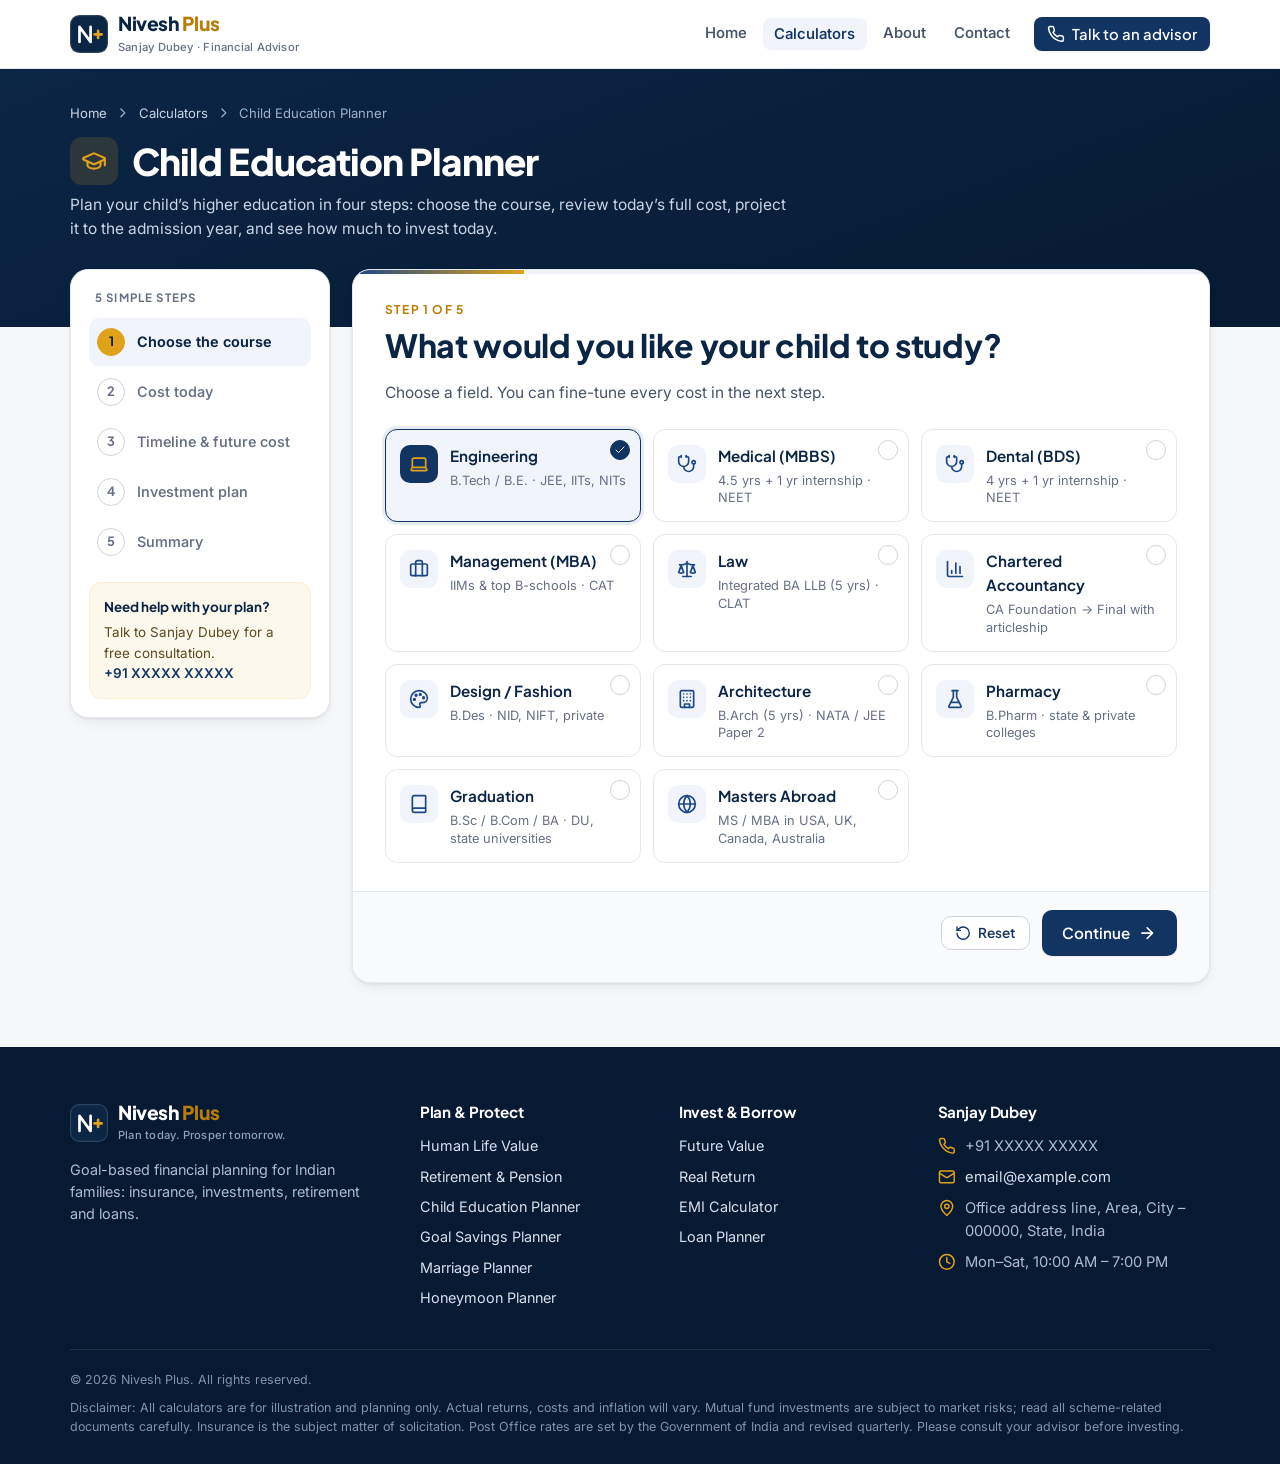
==== calculators/child-education.html @ 4ebe30ae "Add Nivesh Plus landing page and 10 multi-step financial calculators Static GitHub Pages site: landi" ====
<!doctype html>
<html lang="en">
<head>
<meta charset="utf-8">
<meta name="viewport" content="width=device-width, initial-scale=1">
<title>Child Education Planner | Nivesh Plus</title>
<meta name="description" content="Plan your child's higher education: today's cost, future value and how much to invest in LIC, Post Office or mutual funds.">
<link rel="icon" href="../assets/img/favicon.svg" type="image/svg+xml">
<link rel="preconnect" href="https://fonts.googleapis.com">
<link rel="preconnect" href="https://fonts.gstatic.com" crossorigin>
<link href="https://fonts.googleapis.com/css2?family=Inter:wght@400;500;600;700&family=Plus+Jakarta+Sans:wght@600;700;800&display=swap" rel="stylesheet">
<link rel="stylesheet" href="../assets/css/style.css">
</head>
<body data-root="../" data-calc="child-education">
<div id="np-header"></div>
<main id="np-calc"></main>
<div id="np-footer"></div>
<script src="../assets/js/config.js"></script>
<script src="../assets/js/core.js"></script>
<script src="../assets/js/wizard.js"></script>
<script src="../assets/js/calculators/child-education.js"></script>
</body>
</html>
---- assets/css/style.css ----
/* ==========================================================
   Nivesh Plus — shared design system
   Used by the landing page, every calculator and the PDF report.
   ========================================================== */

:root {
  color-scheme: light;

  /* Brand */
  --navy-950: #071a33;
  --navy-900: #0b2545;
  --navy-800: #123463;
  --navy-700: #1b4785;
  --navy-100: #e3ebf6;
  --navy-50:  #f1f5fb;
  --gold-600: #b97d06;
  --gold-500: #e0a21b;
  --gold-100: #fbefd2;
  --gold-50:  #fdf8ec;

  /* Surfaces & ink */
  --bg:        #f6f7f9;
  --surface:   #ffffff;
  --surface-2: #f9fafb;
  --line:      #e4e7ec;
  --line-2:    #d0d5dd;
  --ink:       #101828;
  --ink-2:     #475467;
  --ink-3:     #667085;

  /* Status (always paired with icon + label) */
  --good:      #0ca30c;
  --good-ink:  #006300;
  --good-bg:   #e8f6e8;
  --warn:      #fab219;
  --warn-ink:  #7a5200;
  --warn-bg:   #fef4dc;
  --bad:       #d03b3b;
  --bad-ink:   #a42828;
  --bad-bg:    #fbe9e9;

  /* Chart series (validated pair) */
  --series-1: #2a78d6;
  --series-2: #eb6834;
  --grid:     #eceef1;

  --radius-sm: 8px;
  --radius:    12px;
  --radius-lg: 18px;
  --shadow-sm: 0 1px 2px rgba(16, 24, 40, .06);
  --shadow:    0 1px 3px rgba(16, 24, 40, .08), 0 6px 16px -6px rgba(16, 24, 40, .10);
  --shadow-lg: 0 18px 40px -16px rgba(11, 37, 69, .28);

  --font-head: "Plus Jakarta Sans", "Inter", system-ui, -apple-system, "Segoe UI", Roboto, sans-serif;
  --font-body: "Inter", system-ui, -apple-system, "Segoe UI", Roboto, sans-serif;
  --maxw: 1180px;
}

*, *::before, *::after { box-sizing: border-box; }
html { -webkit-text-size-adjust: 100%; scroll-behavior: smooth; }
body {
  margin: 0;
  font-family: var(--font-body);
  font-size: 15.5px;
  line-height: 1.55;
  color: var(--ink);
  background: var(--bg);
  -webkit-font-smoothing: antialiased;
}
img, svg { display: block; max-width: 100%; }
a { color: var(--navy-700); text-decoration: none; }
a:hover { text-decoration: underline; }
h1, h2, h3, h4 { font-family: var(--font-head); color: var(--navy-900); line-height: 1.2; margin: 0 0 .5em; letter-spacing: -.01em; }
h1 { font-size: clamp(1.9rem, 4.4vw, 3rem); font-weight: 800; letter-spacing: -.025em; }
h2 { font-size: clamp(1.45rem, 2.8vw, 2rem); font-weight: 750; }
h3 { font-size: 1.12rem; font-weight: 700; }
p { margin: 0 0 1em; }
.container { width: 100%; max-width: var(--maxw); margin: 0 auto; padding: 0 20px; }
.muted { color: var(--ink-3); }
.nowrap { white-space: nowrap; }
.sr-only { position: absolute; width: 1px; height: 1px; overflow: hidden; clip: rect(0 0 0 0); white-space: nowrap; }
.icon { width: 1.2em; height: 1.2em; flex: none; }
:focus-visible { outline: 3px solid color-mix(in srgb, var(--gold-500) 70%, transparent); outline-offset: 2px; border-radius: 6px; }

/* ---------- Buttons ---------- */
.btn {
  display: inline-flex; align-items: center; justify-content: center; gap: .5em;
  font: 600 .95rem/1 var(--font-head);
  padding: .85em 1.3em; border-radius: 10px; border: 1px solid transparent;
  cursor: pointer; text-decoration: none !important; transition: background .15s, box-shadow .15s, transform .05s, border-color .15s;
  white-space: nowrap;
}
.btn:active { transform: translateY(1px); }
.btn-primary { background: var(--navy-800); color: #fff; box-shadow: var(--shadow-sm); }
.btn-primary:hover { background: var(--navy-700); }
.btn-gold { background: var(--gold-500); color: var(--navy-950); }
.btn-gold:hover { background: #eab133; }
.btn-ghost { background: var(--surface); color: var(--navy-800); border-color: var(--line-2); }
.btn-ghost:hover { border-color: var(--navy-700); background: var(--navy-50); }
.btn-link { background: none; border: none; color: var(--ink-2); padding: .6em .4em; }
.btn-link:hover { color: var(--navy-800); }
.btn[disabled] { opacity: .45; cursor: not-allowed; }
.btn-lg { font-size: 1rem; padding: 1em 1.5em; }
.btn-sm { font-size: .85rem; padding: .6em .95em; }

/* ---------- Header ---------- */
.site-header {
  position: sticky; top: 0; z-index: 40;
  background: rgba(255,255,255,.92); backdrop-filter: saturate(1.4) blur(10px);
  border-bottom: 1px solid var(--line);
}
.site-header .container { display: flex; align-items: center; gap: 24px; height: 68px; }
.brand { display: flex; align-items: center; gap: 10px; color: var(--navy-900); text-decoration: none !important; }
.brand-mark { width: 38px; height: 38px; }
.brand-name { font: 800 1.2rem/1 var(--font-head); letter-spacing: -.02em; }
.brand-name span { color: var(--gold-600); }
.brand-tag { display: block; font: 500 .7rem/1.2 var(--font-body); color: var(--ink-3); letter-spacing: .02em; margin-top: 3px; }
.nav { display: flex; gap: 4px; margin-left: auto; align-items: center; }
.nav a { color: var(--ink-2); font-weight: 550; font-size: .93rem; padding: .5em .8em; border-radius: 8px; text-decoration: none; }
.nav a:hover, .nav a.active { color: var(--navy-800); background: var(--navy-50); }
.nav .btn { margin-left: 8px; }
.nav a.btn-primary, .nav a.btn-primary:hover { color: #fff; background: var(--navy-800); }
.nav a.btn-primary:hover { background: var(--navy-700); }
.nav-toggle { display: none; margin-left: auto; background: none; border: 1px solid var(--line-2); border-radius: 8px; padding: 8px; cursor: pointer; color: var(--navy-900); }
.nav-drop { position: relative; }
.nav-drop-menu {
  position: absolute; top: calc(100% + 8px); right: 0; width: 560px; padding: 14px;
  background: var(--surface); border: 1px solid var(--line); border-radius: var(--radius); box-shadow: var(--shadow-lg);
  display: none; grid-template-columns: 1fr 1fr; gap: 4px;
}
.nav-drop:hover .nav-drop-menu, .nav-drop:focus-within .nav-drop-menu { display: grid; }
.nav-drop-menu::before { content: ""; position: absolute; top: -10px; left: 0; right: 0; height: 10px; }
.nav-drop-menu a { display: flex; gap: 10px; align-items: center; padding: .55em .7em; font-size: .9rem; }
.nav-drop-menu a .icon { color: var(--navy-700); }
.nav-drop-menu .grp { grid-column: 1 / -1; font: 700 .7rem/1 var(--font-head); text-transform: uppercase; letter-spacing: .08em; color: var(--ink-3); padding: 10px 10px 4px; }

@media (max-width: 900px) {
  .nav-toggle { display: inline-flex; }
  .nav {
    position: absolute; left: 0; right: 0; top: 68px; flex-direction: column; align-items: stretch;
    background: var(--surface); border-bottom: 1px solid var(--line); padding: 10px 16px 16px; display: none; gap: 2px;
    box-shadow: var(--shadow);
  }
  .nav.open { display: flex; }
  .nav .btn { margin: 8px 0 0; }
  .nav-drop-menu { position: static; width: auto; display: grid; grid-template-columns: 1fr; box-shadow: none; border: none; padding: 0 0 6px 8px; }
  .nav-drop > a { display: none; }
}

/* ---------- Hero (landing) ---------- */
.hero {
  position: relative; overflow: hidden; color: #fff;
  background:
    radial-gradient(900px 420px at 85% -10%, rgba(224,162,27,.22), transparent 60%),
    radial-gradient(700px 500px at -10% 120%, rgba(42,120,214,.35), transparent 60%),
    linear-gradient(160deg, var(--navy-900), var(--navy-950));
}
.hero .container { display: grid; grid-template-columns: 1.25fr .9fr; gap: 48px; padding-top: 72px; padding-bottom: 80px; align-items: center; }
.hero h1 { color: #fff; }
.hero h1 em { font-style: normal; color: var(--gold-500); }
.hero p.lead { font-size: 1.1rem; color: #c9d5e6; max-width: 560px; }
.hero .eyebrow { color: var(--gold-500); }
.hero-ctas { display: flex; gap: 12px; flex-wrap: wrap; margin-top: 26px; }
.hero .btn-ghost { background: rgba(255,255,255,.06); color: #fff; border-color: rgba(255,255,255,.25); }
.hero .btn-ghost:hover { background: rgba(255,255,255,.12); }
.hero-points { display: flex; gap: 22px; flex-wrap: wrap; margin-top: 34px; color: #c9d5e6; font-size: .9rem; }
.hero-points span { display: inline-flex; gap: 8px; align-items: center; }
.hero-points .icon { color: var(--gold-500); }
.eyebrow { display: inline-block; font: 700 .76rem/1 var(--font-head); letter-spacing: .12em; text-transform: uppercase; color: var(--gold-600); margin-bottom: 14px; }

.advisor-card {
  background: rgba(255,255,255,.98); color: var(--ink); border-radius: var(--radius-lg); padding: 26px;
  box-shadow: var(--shadow-lg); position: relative;
}
.advisor-card .top { display: flex; gap: 16px; align-items: center; }
.advisor-photo { width: 84px; height: 84px; border-radius: 50%; object-fit: cover; border: 3px solid var(--gold-100); background: var(--navy-50); flex: none; }
.advisor-card h3 { margin: 0; font-size: 1.25rem; }
.advisor-card .role { color: var(--ink-3); font-size: .88rem; }
.advisor-card .cred { font-size: .8rem; color: var(--gold-600); font-weight: 600; margin-top: 2px; }
.contact-list { list-style: none; padding: 0; margin: 18px 0 0; display: grid; gap: 10px; }
.contact-list li { display: flex; gap: 10px; align-items: flex-start; font-size: .92rem; color: var(--ink-2); }
.contact-list .icon { color: var(--navy-700); margin-top: 2px; }
.contact-list a { color: var(--ink); }
.advisor-card .btn { width: 100%; margin-top: 18px; }
.mini-quote { margin-top: 18px; padding: 14px; border-radius: 10px; background: var(--navy-50); color: var(--navy-800); font-size: .88rem; }

@media (max-width: 900px) {
  .hero .container { grid-template-columns: 1fr; padding-top: 48px; padding-bottom: 56px; gap: 32px; }
}

/* ---------- Sections ---------- */
.section { padding: 72px 0; }
.section-alt { background: var(--surface); border-top: 1px solid var(--line); border-bottom: 1px solid var(--line); }
.section-head { max-width: 680px; margin-bottom: 36px; }
.section-head p { color: var(--ink-2); font-size: 1.02rem; }
.center { text-align: center; margin-left: auto; margin-right: auto; }

.calc-group { margin-bottom: 44px; }
.calc-group:last-child { margin-bottom: 0; }
.calc-group-title { display: flex; align-items: center; gap: 12px; margin-bottom: 18px; }
.calc-group-title h3 { margin: 0; font-size: 1.2rem; }
.calc-group-title .chip { margin-left: auto; }
.calc-group-title .gicon { width: 38px; height: 38px; border-radius: 10px; display: grid; place-items: center; background: var(--navy-800); color: var(--gold-500); }
.calc-grid { display: grid; grid-template-columns: repeat(auto-fill, minmax(255px, 1fr)); gap: 16px; }
.calc-card {
  display: flex; flex-direction: column; gap: 10px; padding: 22px; border-radius: var(--radius);
  background: var(--surface); border: 1px solid var(--line); box-shadow: var(--shadow-sm);
  color: var(--ink); text-decoration: none !important; transition: border-color .15s, box-shadow .15s, transform .15s;
}
.calc-card:hover { border-color: var(--navy-700); box-shadow: var(--shadow); transform: translateY(-2px); }
.calc-card .cicon { width: 46px; height: 46px; border-radius: 12px; display: grid; place-items: center; background: var(--navy-50); color: var(--navy-700); }
.calc-card .cicon .icon { width: 24px; height: 24px; }
.calc-card h4 { margin: 4px 0 0; font-size: 1.05rem; }
.calc-card p { margin: 0; color: var(--ink-2); font-size: .9rem; flex: 1; }
.calc-card .go { display: inline-flex; gap: 6px; align-items: center; color: var(--navy-700); font: 650 .88rem/1 var(--font-head); margin-top: 6px; }
.calc-card:hover .go { color: var(--gold-600); }
.calc-card .meta { font-size: .76rem; color: var(--ink-3); }

.chip { display: inline-flex; align-items: center; gap: 6px; font: 600 .74rem/1 var(--font-body); padding: .45em .75em; border-radius: 999px; background: var(--navy-50); color: var(--navy-800); }
.chip-gold { background: var(--gold-100); color: #6b4700; }

.steps-3 { display: grid; grid-template-columns: repeat(3, 1fr); gap: 20px; counter-reset: s; }
.steps-3 > div { background: var(--surface-2); border: 1px solid var(--line); border-radius: var(--radius); padding: 24px; position: relative; }
.steps-3 .num { width: 36px; height: 36px; border-radius: 50%; display: grid; place-items: center; background: var(--gold-500); color: var(--navy-950); font: 800 1rem/1 var(--font-head); margin-bottom: 14px; }
.steps-3 p { color: var(--ink-2); margin: 0; font-size: .93rem; }
@media (max-width: 760px) { .steps-3 { grid-template-columns: 1fr; } }

.options-3 { display: grid; grid-template-columns: repeat(3, 1fr); gap: 18px; }
.opt-card { border-radius: var(--radius); padding: 24px; background: var(--surface); border: 1px solid var(--line); }
.opt-card .rate { font: 800 2rem/1 var(--font-head); color: var(--navy-900); margin: 10px 0 4px; }
.opt-card .rate small { font-size: .9rem; color: var(--ink-3); font-weight: 600; }
.opt-card ul { padding-left: 1.1em; margin: 12px 0 0; color: var(--ink-2); font-size: .9rem; }
.opt-card .head { display: flex; gap: 10px; align-items: center; }
.opt-card .head .icon { width: 22px; height: 22px; color: var(--navy-700); }
@media (max-width: 760px) { .options-3 { grid-template-columns: 1fr; } }

.about { display: grid; grid-template-columns: 280px 1fr; gap: 40px; align-items: center; }
.about-photo { width: 100%; aspect-ratio: 1; border-radius: var(--radius-lg); object-fit: cover; background: var(--navy-50); border: 1px solid var(--line); }
@media (max-width: 760px) { .about { grid-template-columns: 1fr; } .about-photo { max-width: 220px; } }

.cta-band { background: linear-gradient(135deg, var(--navy-800), var(--navy-950)); color: #fff; border-radius: var(--radius-lg); padding: 40px; display: flex; gap: 24px; align-items: center; justify-content: space-between; flex-wrap: wrap; }
.cta-band h2 { color: #fff; margin: 0 0 6px; }
.cta-band p { color: #c9d5e6; margin: 0; }

/* ---------- Footer ---------- */
.site-footer { background: var(--navy-950); color: #aebbd0; padding: 56px 0 28px; font-size: .9rem; }
.site-footer .cols { display: grid; grid-template-columns: 1.4fr 1fr 1fr 1.2fr; gap: 32px; }
.site-footer h4 { color: #fff; font-size: .95rem; margin-bottom: 14px; }
.site-footer a { color: #d8e0ec; }
.site-footer ul { list-style: none; padding: 0; margin: 0; display: grid; gap: 8px; }
.site-footer .brand { color: #fff; }
.site-footer .brand-tag { color: #8fa0ba; }
.site-footer .contact-list li { color: #aebbd0; }
.site-footer .contact-list .icon { color: var(--gold-500); }
.site-footer .contact-list a { color: #d8e0ec; }
.site-footer .legal { border-top: 1px solid rgba(255,255,255,.1); margin-top: 40px; padding-top: 20px; font-size: .78rem; color: #8293ad; display: grid; gap: 8px; }
@media (max-width: 900px) { .site-footer .cols { grid-template-columns: 1fr 1fr; } }
@media (max-width: 560px) { .site-footer .cols { grid-template-columns: 1fr; } }

/* ==========================================================
   Calculator page
   ========================================================== */
.calc-hero { background: linear-gradient(160deg, var(--navy-900), var(--navy-950)); color: #fff; padding: 34px 0 86px; }
.calc-hero .crumbs { font-size: .82rem; color: #9fb0c8; margin-bottom: 14px; display: flex; gap: 8px; align-items: center; }
.calc-hero .crumbs a { color: #c9d5e6; }
.calc-hero h1 { color: #fff; font-size: clamp(1.6rem, 3.4vw, 2.3rem); margin-bottom: 8px; display: flex; gap: 14px; align-items: center; }
.calc-hero h1 .hicon { width: 48px; height: 48px; border-radius: 12px; background: rgba(224,162,27,.16); color: var(--gold-500); display: grid; place-items: center; flex: none; }
.calc-hero h1 .hicon .icon { width: 26px; height: 26px; }
.calc-hero p { color: #c9d5e6; max-width: 720px; margin: 0; }

.wizard { margin-top: -58px; margin-bottom: 64px; display: grid; grid-template-columns: 260px 1fr; gap: 22px; align-items: start; }
.wiz-rail { background: var(--surface); border: 1px solid var(--line); border-radius: var(--radius-lg); padding: 18px; box-shadow: var(--shadow); position: sticky; top: 88px; }
.wiz-rail .rail-title { font: 700 .72rem/1 var(--font-head); text-transform: uppercase; letter-spacing: .1em; color: var(--ink-3); margin: 4px 6px 14px; }
.wiz-steps { list-style: none; margin: 0; padding: 0; display: grid; gap: 2px; }
.wiz-steps li button {
  width: 100%; display: flex; gap: 12px; align-items: center; text-align: left; background: none; border: 0; padding: 10px 8px; border-radius: 10px;
  font: 550 .9rem/1.3 var(--font-body); color: var(--ink-3); cursor: pointer;
}
.wiz-steps li button:disabled { cursor: default; }
.wiz-steps li button:not(:disabled):hover { background: var(--surface-2); color: var(--ink); }
.wiz-steps .dot { width: 28px; height: 28px; border-radius: 50%; display: grid; place-items: center; border: 1.5px solid var(--line-2); font: 700 .8rem/1 var(--font-head); color: var(--ink-3); flex: none; background: var(--surface); }
.wiz-steps li.done .dot { background: var(--navy-800); border-color: var(--navy-800); color: #fff; }
.wiz-steps li.done button { color: var(--ink-2); }
.wiz-steps li.current button { color: var(--navy-900); background: var(--navy-50); font-weight: 650; }
.wiz-steps li.current .dot { border-color: var(--gold-500); background: var(--gold-500); color: var(--navy-950); }
.rail-help { margin-top: 16px; padding: 14px; border-radius: 12px; background: var(--gold-50); border: 1px solid var(--gold-100); font-size: .84rem; color: #5c4a1f; }
.rail-help strong { display: block; color: var(--navy-900); margin-bottom: 4px; font-family: var(--font-head); }
.rail-help a { color: var(--navy-800); font-weight: 600; }

.wiz-card { background: var(--surface); border: 1px solid var(--line); border-radius: var(--radius-lg); box-shadow: var(--shadow); overflow: hidden; min-width: 0; }
.wiz-progress { height: 4px; background: var(--navy-50); }
.wiz-progress > div { height: 100%; background: linear-gradient(90deg, var(--navy-700), var(--gold-500)); transition: width .35s ease; }
.wiz-body { padding: 30px 32px 10px; }
.wiz-stepno { font: 700 .75rem/1 var(--font-head); letter-spacing: .1em; text-transform: uppercase; color: var(--gold-600); margin-bottom: 10px; }
.wiz-body > h2 { font-size: clamp(1.3rem, 2.4vw, 1.65rem); margin-bottom: 6px; }
.wiz-sub { color: var(--ink-2); margin-bottom: 24px; }
.wiz-foot { display: flex; gap: 12px; align-items: center; padding: 18px 32px 26px; border-top: 1px solid var(--line); margin-top: 18px; background: var(--surface-2); }
.wiz-foot .spacer { flex: 1; }
.wiz-error { color: var(--bad-ink); background: var(--bad-bg); border-radius: 10px; padding: 10px 14px; font-size: .9rem; display: none; gap: 8px; align-items: center; margin-top: 14px; }
.wiz-error.show { display: flex; }
.step-anim { animation: stepIn .28s ease both; }
@keyframes stepIn { from { opacity: 0; transform: translateY(8px); } to { opacity: 1; transform: none; } }

.wiz-mobile-steps { display: none; }
@media (max-width: 900px) {
  .wizard { grid-template-columns: 1fr; }
  .wiz-rail { display: none; }
  .wiz-mobile-steps { display: flex; justify-content: space-between; font-size: .82rem; color: var(--ink-3); padding: 14px 20px 0; }
  .wiz-body { padding: 22px 20px 6px; }
  .wiz-foot { padding: 14px 16px 18px; gap: 6px; }
  .wiz-foot .btn-primary { padding: .85em 1em; }
  .wiz-foot [data-act=reset] { padding: .6em .7em; font-size: 0; gap: 0; }
  .wiz-foot [data-act=reset] .icon { font-size: 15px; }
  .wiz-foot [data-act=back] { padding-left: 0; }
}

/* ---------- Form fields ---------- */
.fields { display: grid; grid-template-columns: repeat(2, minmax(0, 1fr)); gap: 18px 22px; }
.field { display: flex; flex-direction: column; gap: 6px; min-width: 0; }
.field.full { grid-column: 1 / -1; }
.field > label, .field-label { font: 600 .9rem/1.3 var(--font-head); color: var(--ink); }
.field .hint { font-size: .8rem; color: var(--ink-3); }
.field .words { font-size: .8rem; color: var(--navy-700); font-weight: 600; min-height: 1.2em; }
@media (max-width: 640px) { .fields { grid-template-columns: 1fr; } }

.input-wrap { display: flex; align-items: stretch; border: 1.5px solid var(--line-2); border-radius: 10px; background: var(--surface); transition: border-color .15s, box-shadow .15s; overflow: hidden; }
.input-wrap:focus-within { border-color: var(--navy-700); box-shadow: 0 0 0 4px rgba(27,71,133,.12); }
.input-wrap .pre, .input-wrap .suf { display: grid; place-items: center; padding: 0 12px; color: var(--ink-3); background: var(--surface-2); font-weight: 600; font-size: .92rem; }
.input-wrap .pre { border-right: 1px solid var(--line); }
.input-wrap .suf { border-left: 1px solid var(--line); }
.input-wrap input, .input-wrap select {
  flex: 1; min-width: 0; border: 0; outline: 0; background: transparent; padding: 12px 12px; font: 600 1rem/1.2 var(--font-body); color: var(--ink);
}
.input-wrap select { cursor: pointer; appearance: none; background-image: url("data:image/svg+xml,%3Csvg xmlns='http://www.w3.org/2000/svg' width='16' height='16' viewBox='0 0 24 24' fill='none' stroke='%23667085' stroke-width='2'%3E%3Cpath d='m6 9 6 6 6-6'/%3E%3C/svg%3E"); background-repeat: no-repeat; background-position: right 12px center; padding-right: 36px; }
.input-wrap input::-webkit-outer-spin-button, .input-wrap input::-webkit-inner-spin-button { -webkit-appearance: none; margin: 0; }
.input-wrap input[type=number] { -moz-appearance: textfield; }
.field.invalid .input-wrap { border-color: var(--bad); }

input[type=range] { -webkit-appearance: none; appearance: none; width: 100%; height: 6px; border-radius: 999px; background: linear-gradient(90deg, var(--navy-700) var(--p, 50%), var(--line) var(--p, 50%)); outline: none; margin: 8px 0 2px; }
input[type=range]::-webkit-slider-thumb { -webkit-appearance: none; width: 20px; height: 20px; border-radius: 50%; background: #fff; border: 3px solid var(--navy-700); box-shadow: var(--shadow-sm); cursor: pointer; }
input[type=range]::-moz-range-thumb { width: 16px; height: 16px; border-radius: 50%; background: #fff; border: 3px solid var(--navy-700); cursor: pointer; }
.range-scale { display: flex; justify-content: space-between; font-size: .72rem; color: var(--ink-3); }

/* Choice cards */
.choices { display: grid; grid-template-columns: repeat(auto-fill, minmax(190px, 1fr)); gap: 12px; }
.choices.cols-2 { grid-template-columns: repeat(auto-fill, minmax(240px, 1fr)); }
.choice {
  position: relative; display: flex; gap: 12px; align-items: flex-start; text-align: left; padding: 15px 14px; border-radius: 12px; cursor: pointer;
  background: var(--surface); border: 1.5px solid var(--line); font: inherit; color: inherit; transition: border-color .15s, background .15s, box-shadow .15s;
}
.choice:hover { border-color: var(--navy-700); }
.choice .cic { width: 38px; height: 38px; border-radius: 10px; background: var(--navy-50); color: var(--navy-700); display: grid; place-items: center; flex: none; }
.choice .cic .icon { width: 20px; height: 20px; }
.choice .ct { font: 650 .95rem/1.25 var(--font-head); color: var(--navy-900); }
.choice .cd { font-size: .8rem; color: var(--ink-3); margin-top: 3px; line-height: 1.35; }
.choice .tick { position: absolute; top: 10px; right: 10px; width: 20px; height: 20px; border-radius: 50%; border: 1.5px solid var(--line-2); display: grid; place-items: center; color: transparent; }
.choice .tick .icon { width: 12px; height: 12px; }
.choice[aria-checked=true] { border-color: var(--navy-800); background: var(--navy-50); box-shadow: 0 0 0 3px rgba(27,71,133,.10); }
.choice[aria-checked=true] .cic { background: var(--navy-800); color: var(--gold-500); }
.choice[aria-checked=true] .tick { background: var(--navy-800); border-color: var(--navy-800); color: #fff; }

.segmented { display: inline-flex; flex-wrap: wrap; gap: 4px; padding: 4px; border-radius: 12px; background: var(--surface-2); border: 1px solid var(--line); }
.segmented button { border: 0; background: none; padding: .6em 1em; border-radius: 9px; font: 600 .88rem/1 var(--font-head); color: var(--ink-2); cursor: pointer; }
.segmented button[aria-checked=true] { background: var(--surface); color: var(--navy-900); box-shadow: var(--shadow-sm); outline: 1.5px solid var(--navy-800); }

/* Cost items table */
.items { border: 1px solid var(--line); border-radius: 12px; overflow: hidden; }
.item-row { display: grid; grid-template-columns: 1fr 190px; gap: 12px; align-items: center; padding: 10px 14px; border-bottom: 1px solid var(--line); }
.item-row:last-child { border-bottom: 0; }
.item-row .il { font-weight: 600; font-size: .92rem; }
.item-row .ih { font-size: .78rem; color: var(--ink-3); }
.item-row .input-wrap input { padding: 9px 10px; font-size: .95rem; text-align: right; }
.item-row.total { background: var(--navy-50); }
.item-row.total .tv { text-align: right; font: 800 1.05rem/1.2 var(--font-head); color: var(--navy-900); }
.item-row.total .ts { text-align: right; font-size: .78rem; color: var(--ink-3); }
@media (max-width: 520px) { .item-row { grid-template-columns: 1fr; gap: 6px; } }

/* Live info panels */
.live { border-radius: 14px; background: linear-gradient(135deg, var(--navy-50), #fff); border: 1px solid var(--navy-100); padding: 18px 20px; }
.live-grid { display: grid; grid-template-columns: repeat(auto-fit, minmax(160px, 1fr)); gap: 14px; }
.kpi .kl { font-size: .78rem; color: var(--ink-3); font-weight: 600; text-transform: uppercase; letter-spacing: .04em; }
.kpi .kv { font: 800 1.35rem/1.2 var(--font-head); color: var(--navy-900); margin-top: 4px; letter-spacing: -.01em; }
.kpi .ks { font-size: .8rem; color: var(--ink-2); margin-top: 2px; }
.kpi.accent .kv { color: var(--gold-600); }
.note { display: flex; gap: 10px; align-items: flex-start; padding: 12px 14px; border-radius: 10px; font-size: .86rem; background: var(--surface-2); border: 1px solid var(--line); color: var(--ink-2); }
.note .icon { margin-top: 1px; color: var(--navy-700); }
.note.warn { background: var(--warn-bg); border-color: #f5dfa6; color: var(--warn-ink); }
.note.warn .icon { color: var(--warn-ink); }
.note.good { background: var(--good-bg); border-color: #c4e6c4; color: var(--good-ink); }
.note.good .icon { color: var(--good-ink); }
.note.bad { background: var(--bad-bg); border-color: #f1c6c6; color: var(--bad-ink); }
.note.bad .icon { color: var(--bad-ink); }

.status { display: inline-flex; align-items: center; gap: 6px; padding: .3em .7em; border-radius: 999px; font: 650 .8rem/1.2 var(--font-head); }
.status .icon { width: 14px; height: 14px; }
.status.good { background: var(--good-bg); color: var(--good-ink); }
.status.warn { background: var(--warn-bg); color: var(--warn-ink); }
.status.bad { background: var(--bad-bg); color: var(--bad-ink); }

/* Investment option cards */
.invest { display: grid; grid-template-columns: repeat(3, minmax(0, 1fr)); gap: 14px; }
.inv-card { border: 1.5px solid var(--line); border-radius: 14px; padding: 18px; background: var(--surface); display: flex; flex-direction: column; gap: 12px; position: relative; }
.inv-card .ih { display: flex; gap: 10px; align-items: center; }
.inv-card .ih .cic { width: 36px; height: 36px; border-radius: 10px; display: grid; place-items: center; background: var(--navy-50); color: var(--navy-700); flex: none; }
.inv-card .ih .cic .icon { width: 20px; height: 20px; }
.inv-card .it { font: 700 .98rem/1.2 var(--font-head); color: var(--navy-900); }
.inv-card .is { font-size: .78rem; color: var(--ink-3); }
.inv-card .input-wrap select { padding: 9px 30px 9px 10px; font-size: .86rem; text-overflow: ellipsis; }
.inv-card .big { font: 800 1.45rem/1.15 var(--font-head); color: var(--navy-900); letter-spacing: -.01em; }
.inv-card .bl { font-size: .74rem; color: var(--ink-3); text-transform: uppercase; letter-spacing: .05em; font-weight: 600; }
.inv-card .row2 { display: flex; justify-content: space-between; gap: 10px; border-top: 1px dashed var(--line); padding-top: 10px; font-size: .84rem; }
.inv-card .row2 b { font-family: var(--font-head); color: var(--ink); }
.inv-card .real { font-size: .78rem; }
.inv-card .flag { position: absolute; top: -10px; right: 14px; }
.inv-card .custom-rate { display: none; }
.inv-card.is-custom .custom-rate { display: flex; }
@media (max-width: 860px) { .invest { grid-template-columns: 1fr; } }

/* ---------- Summary ---------- */
.sum-hero { border-radius: 16px; padding: 24px; background: linear-gradient(135deg, var(--navy-800), var(--navy-950)); color: #fff; display: grid; grid-template-columns: 1fr auto; gap: 18px; align-items: center; }
.sum-hero .sl { color: #b8c6da; font-size: .85rem; font-weight: 600; text-transform: uppercase; letter-spacing: .06em; }
.sum-hero .sv { font: 800 clamp(1.8rem, 4vw, 2.5rem)/1.1 var(--font-head); color: var(--gold-500); margin: 6px 0; letter-spacing: -.02em; }
.sum-hero .sn { color: #d5deeb; font-size: .92rem; }
.sum-hero .sbadge { width: 64px; height: 64px; border-radius: 16px; background: rgba(224,162,27,.15); color: var(--gold-500); display: grid; place-items: center; }
.sum-hero .sbadge .icon { width: 32px; height: 32px; }
@media (max-width: 560px) { .sum-hero { grid-template-columns: 1fr; } .sum-hero .sbadge { display: none; } }

.tiles { display: grid; grid-template-columns: repeat(auto-fit, minmax(170px, 1fr)); gap: 12px; margin-top: 16px; }
.tile { border: 1px solid var(--line); border-radius: 12px; padding: 14px 16px; background: var(--surface); }
.tile .kl { font-size: .74rem; color: var(--ink-3); font-weight: 600; text-transform: uppercase; letter-spacing: .05em; }
.tile .kv { font: 800 1.2rem/1.25 var(--font-head); color: var(--navy-900); margin-top: 4px; }
.tile .ks { font-size: .78rem; color: var(--ink-2); margin-top: 2px; }

.sum-sec { margin-top: 26px; }
.sum-sec > h3 { display: flex; gap: 10px; align-items: center; font-size: 1.02rem; padding-bottom: 10px; border-bottom: 1px solid var(--line); margin-bottom: 14px; }
.sum-sec > h3 .icon { color: var(--gold-600); }
.kv-list { display: grid; grid-template-columns: repeat(2, minmax(0, 1fr)); gap: 0 28px; }
.kv-list > div { display: flex; justify-content: space-between; gap: 14px; padding: 9px 0; border-bottom: 1px dashed var(--line); font-size: .9rem; }
.kv-list > div span:first-child { color: var(--ink-2); }
.kv-list > div span:last-child { font-weight: 650; text-align: right; }
@media (max-width: 640px) { .kv-list { grid-template-columns: 1fr; } }

.table-wrap { overflow-x: auto; border: 1px solid var(--line); border-radius: 12px; }
table.data { width: 100%; border-collapse: collapse; font-size: .88rem; font-variant-numeric: tabular-nums; }
table.data th, table.data td { padding: 10px 12px; text-align: right; border-bottom: 1px solid var(--line); white-space: nowrap; }
table.data th:first-child, table.data td:first-child { text-align: left; }
table.data thead th { background: var(--navy-900); color: #fff; font: 650 .78rem/1.2 var(--font-head); text-transform: uppercase; letter-spacing: .04em; }
table.data tbody tr:nth-child(even) td { background: var(--surface-2); }
table.data tbody tr:last-child td { border-bottom: 0; }
table.data tr.hl td { background: var(--gold-50) !important; font-weight: 650; }
table.data tfoot td { background: var(--navy-50); font-weight: 700; border-top: 1.5px solid var(--navy-100); }
.td-sub { display: block; font-size: .74rem; color: var(--ink-3); font-weight: 500; }

.takeaways { list-style: none; margin: 0; padding: 0; display: grid; gap: 10px; }
.takeaways li { display: flex; gap: 10px; align-items: flex-start; font-size: .92rem; color: var(--ink-2); }
.takeaways li .icon { color: var(--good-ink); margin-top: 2px; }

.sum-actions { display: flex; flex-wrap: wrap; gap: 10px; align-items: center; margin-top: 26px; padding: 18px; border-radius: 14px; background: var(--gold-50); border: 1px solid var(--gold-100); }
.sum-actions .field { flex: 1 1 220px; }
.sum-actions .hint { font-size: .78rem; color: var(--ink-3); width: 100%; }

/* ---------- Charts ---------- */
.chart { position: relative; }
.chart svg { width: 100%; height: auto; overflow: visible; }
.chart text { font-family: var(--font-body); }
.chart .axis-text { fill: var(--ink-3); font-size: 11px; }
.chart .val-text { fill: var(--ink); font-size: 12px; font-weight: 650; }
.chart .lab-text { fill: var(--ink-2); font-size: 12px; font-weight: 550; }
.chart .hit { fill: transparent; cursor: crosshair; }
.chart .hit:hover + .hover-band, .chart .col-g:hover .hover-band { opacity: 1; }
.chart .hover-band { fill: var(--navy-50); opacity: 0; transition: opacity .1s; }
.legend { display: flex; gap: 16px; flex-wrap: wrap; font-size: .82rem; color: var(--ink-2); margin-bottom: 8px; }
.legend span { display: inline-flex; align-items: center; gap: 6px; }
.legend i { width: 12px; height: 12px; border-radius: 3px; display: inline-block; }
.tip { position: absolute; pointer-events: none; background: var(--navy-950); color: #fff; padding: 8px 10px; border-radius: 8px; font-size: .78rem; line-height: 1.45; box-shadow: var(--shadow-lg); opacity: 0; transition: opacity .1s; white-space: nowrap; z-index: 5; }
.tip.show { opacity: 1; }
.tip b { color: var(--gold-500); font-family: var(--font-head); }
.tip i { display: inline-block; width: 8px; height: 8px; border-radius: 2px; margin-right: 6px; }

/* Print-only report is hidden on screen */
#np-report { display: none; }

/* ==========================================================
   PDF / Print report template
   ========================================================== */
@page { size: A4; margin: 12mm 12mm 16mm; }
@media print {
  html, body { background: #fff !important; }
  body { font-size: 10.5pt; -webkit-print-color-adjust: exact; print-color-adjust: exact; }
  body.printing > *:not(#np-report) { display: none !important; }
  body.printing #np-report { display: block; }
  .chart .hit, .tip { display: none !important; }
}

.rpt { color: var(--ink); font-family: var(--font-body); }
.rpt-head { display: flex; align-items: center; gap: 16px; padding: 16px 18px; border-radius: 12px; background: var(--navy-900); color: #fff; }
.rpt-head .brand-mark { width: 46px; height: 46px; }
.rpt-head .rb { flex: 1; }
.rpt-head .rb .n { font: 800 18pt/1 var(--font-head); letter-spacing: -.02em; }
.rpt-head .rb .n span { color: var(--gold-500); }
.rpt-head .rb .t { font-size: 8.5pt; color: #b8c6da; margin-top: 4px; }
.rpt-head .ra { display: flex; align-items: center; gap: 12px; text-align: right; }
.rpt-head .ra img { width: 58px; height: 58px; border-radius: 50%; object-fit: cover; border: 2px solid var(--gold-500); background: #fff; }
.rpt-head .ra .an { font: 700 11pt/1.2 var(--font-head); }
.rpt-head .ra .ar { font-size: 8pt; color: #b8c6da; }
.rpt-head .ra .ac { font-size: 8pt; color: #dfe6f0; margin-top: 3px; }
.rpt-title { display: flex; justify-content: space-between; align-items: flex-end; gap: 16px; padding: 16px 2px 12px; border-bottom: 2px solid var(--gold-500); margin-bottom: 14px; }
.rpt-title h1 { font-size: 17pt; margin: 0; color: var(--navy-900); }
.rpt-title .rs { font-size: 9pt; color: var(--ink-2); margin-top: 4px; }
.rpt-title .rm { text-align: right; font-size: 8.5pt; color: var(--ink-2); line-height: 1.6; }
.rpt-title .rm b { color: var(--ink); }
.rpt .sum-hero { border-radius: 10px; padding: 14px 18px; break-inside: avoid; }
.rpt .sum-hero .sv { font-size: 20pt; }
.rpt .sum-hero .sbadge { width: 48px; height: 48px; }
.rpt .tiles { grid-template-columns: repeat(4, 1fr); gap: 8px; margin-top: 10px; }
.rpt .tile { padding: 9px 11px; break-inside: avoid; }
.rpt .tile .kv { font-size: 11.5pt; }
.rpt .sum-sec { margin-top: 16px; }
.rpt .sum-sec > :not(h3) { break-inside: avoid; }
.rpt .sum-sec.allow-break > .table-wrap { break-inside: auto; }
.rpt .sum-sec > h3 + * { break-before: avoid; }
.rpt .sum-sec > h3 { font-size: 11pt; margin-bottom: 8px; padding-bottom: 6px; break-after: avoid; }
.rpt .kv-list > div { padding: 5px 0; font-size: 9pt; }
.rpt table.data { font-size: 8.5pt; }
.rpt table.data th, .rpt table.data td { padding: 5px 8px; }
.rpt table.data tr { break-inside: avoid; }
.rpt .table-wrap { overflow: visible; }
.rpt .takeaways li { font-size: 9pt; }
.rpt .note { font-size: 8.5pt; padding: 8px 10px; }
.rpt .chart { max-width: 100%; }
.rpt-disclaimer { margin-top: 18px; font-size: 7.5pt; color: var(--ink-3); line-height: 1.5; border-top: 1px solid var(--line); padding-top: 10px; break-inside: avoid; }
.rpt-sign { margin-top: 18px; display: flex; justify-content: space-between; align-items: flex-end; gap: 20px; break-inside: avoid; font-size: 9pt; }
.rpt-sign .line { width: 200px; border-top: 1px solid var(--ink-2); padding-top: 6px; text-align: center; color: var(--ink-2); }
/* Page footer is drawn in the @page margin (injected at print time with the advisor's details). */
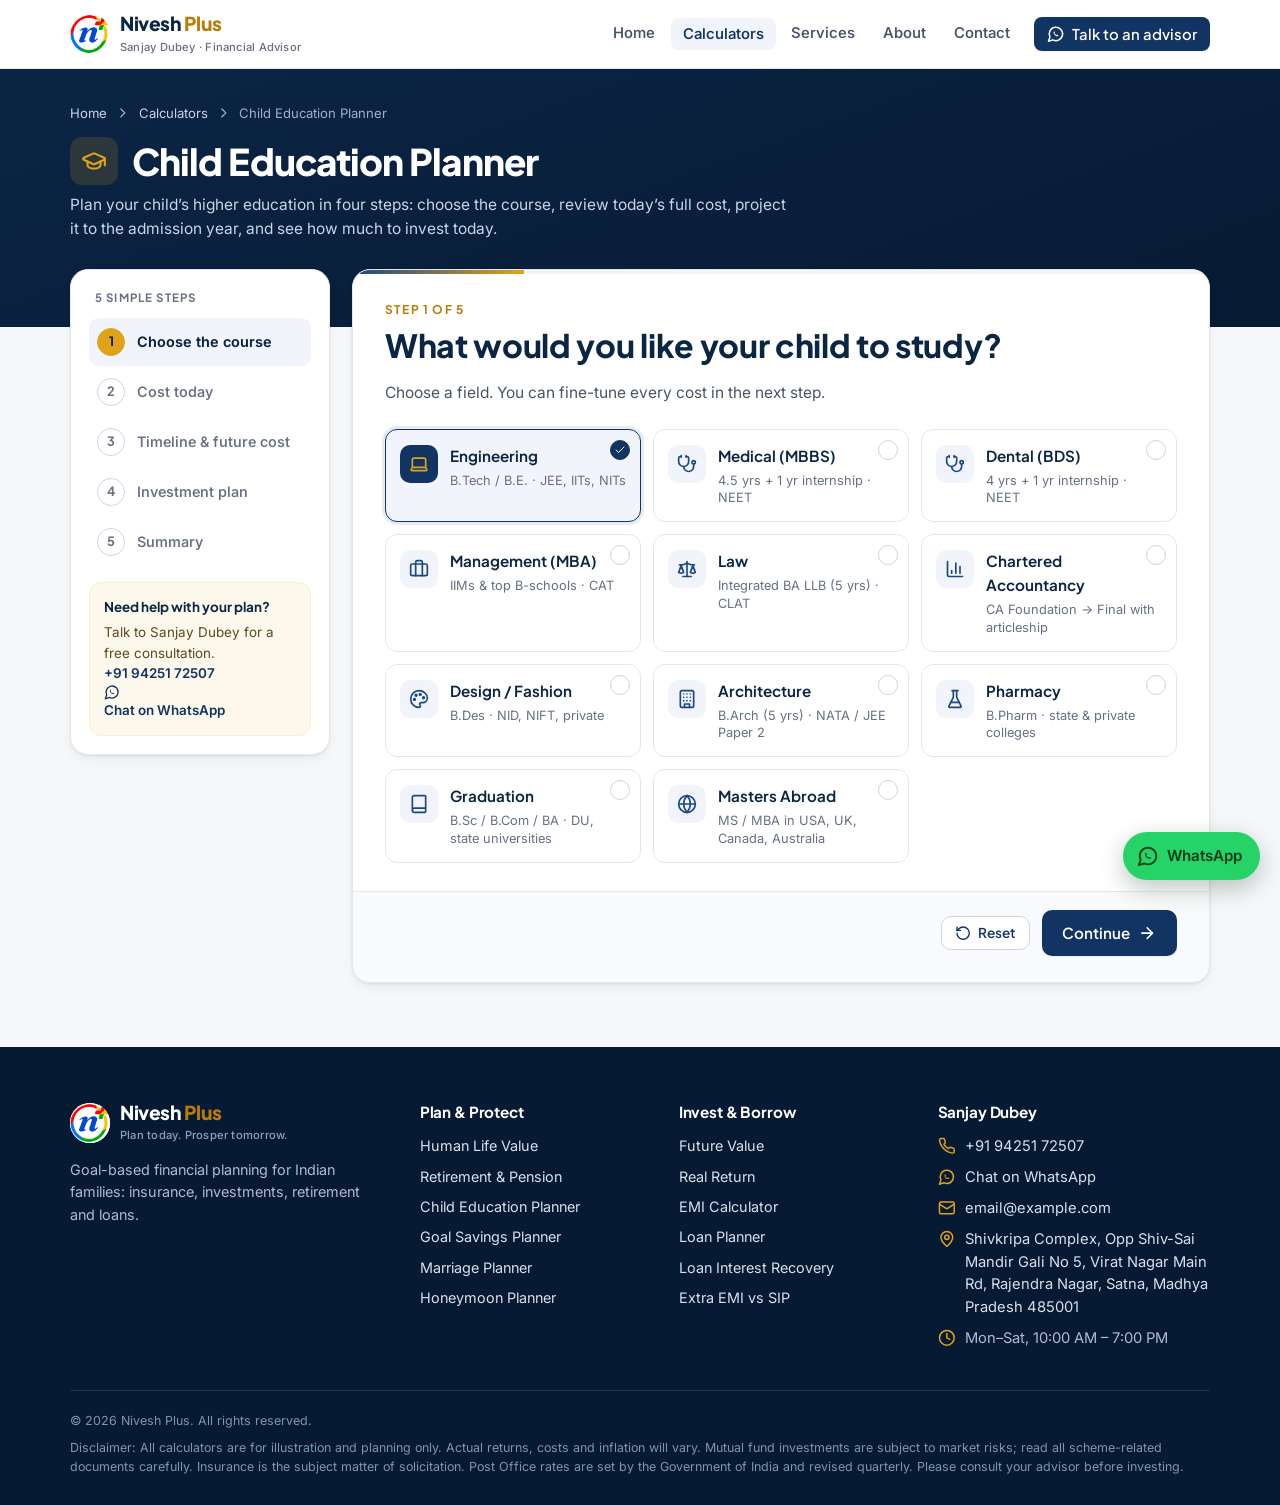
==== commit cacc180b: "Add branding, advisor details, services wheel and WhatsApp contact - New logo, favicon and apple-tou" ====
--- a/calculators/child-education.html
+++ b/calculators/child-education.html
@@ -5,7 +5,8 @@
 <meta name="viewport" content="width=device-width, initial-scale=1">
 <title>Child Education Planner | Nivesh Plus</title>
 <meta name="description" content="Plan your child's higher education: today's cost, future value and how much to invest in LIC, Post Office or mutual funds.">
-<link rel="icon" href="../assets/img/favicon.svg" type="image/svg+xml">
+<link rel="icon" href="../assets/img/favicon.png" type="image/png">
+<link rel="apple-touch-icon" href="../assets/img/apple-touch-icon.png">
 <link rel="preconnect" href="https://fonts.googleapis.com">
 <link rel="preconnect" href="https://fonts.gstatic.com" crossorigin>
 <link href="https://fonts.googleapis.com/css2?family=Inter:wght@400;500;600;700&family=Plus+Jakarta+Sans:wght@600;700;800&display=swap" rel="stylesheet">
--- a/assets/css/style.css
+++ b/assets/css/style.css
@@ -102,6 +102,8 @@
 .btn[disabled] { opacity: .45; cursor: not-allowed; }
 .btn-lg { font-size: 1rem; padding: 1em 1.5em; }
 .btn-sm { font-size: .85rem; padding: .6em .95em; }
+.btn-wa { background: #25d366; color: #073b1d; }
+.btn-wa:hover { background: #1ebe5b; }
 
 /* ---------- Header ---------- */
 .site-header {
@@ -111,7 +113,7 @@
 }
 .site-header .container { display: flex; align-items: center; gap: 24px; height: 68px; }
 .brand { display: flex; align-items: center; gap: 10px; color: var(--navy-900); text-decoration: none !important; }
-.brand-mark { width: 38px; height: 38px; }
+.brand-mark { width: 40px; height: 40px; border-radius: 50%; background: #fff; object-fit: contain; flex: none; }
 .brand-name { font: 800 1.2rem/1 var(--font-head); letter-spacing: -.02em; }
 .brand-name span { color: var(--gold-600); }
 .brand-tag { display: block; font: 500 .7rem/1.2 var(--font-body); color: var(--ink-3); letter-spacing: .02em; margin-top: 3px; }
@@ -532,3 +534,45 @@
 .rpt-sign { margin-top: 18px; display: flex; justify-content: space-between; align-items: flex-end; gap: 20px; break-inside: avoid; font-size: 9pt; }
 .rpt-sign .line { width: 200px; border-top: 1px solid var(--ink-2); padding-top: 6px; text-align: center; color: var(--ink-2); }
 /* Page footer is drawn in the @page margin (injected at print time with the advisor's details). */
+
+/* Floating WhatsApp chat button */
+.wa-fab { position: fixed; right: 20px; bottom: 20px; z-index: 60; display: inline-flex; align-items: center; gap: 8px; padding: 12px 18px 12px 14px; border-radius: 999px; background: #25d366; color: #073b1d; font-weight: 600; font-size: .95rem; text-decoration: none; box-shadow: 0 8px 24px rgba(7, 59, 29, .28); transition: transform .15s ease, background .15s ease; }
+.wa-fab:hover { background: #1ebe5b; transform: translateY(-2px); color: #073b1d; }
+.wa-fab .icon { width: 22px; height: 22px; }
+@media (max-width: 560px) { .wa-fab { right: 16px; bottom: 16px; padding: 14px; } .wa-fab span { display: none; } }
+@media print { .wa-fab { display: none !important; } }
+
+/* ---------- Services wheel ---------- */
+.services { background: radial-gradient(ellipse at 50% 40%, var(--navy-50), var(--bg) 70%); }
+.services .section-head.center { text-align: center; }
+.svc-layout { display: grid; grid-template-columns: 1fr minmax(320px, 460px) 1fr; gap: 28px; align-items: center; }
+.svc-col { display: grid; gap: 18px; }
+.svc-wheel { position: relative; margin: 0; aspect-ratio: 1; border-radius: 50%; box-shadow: var(--shadow-lg); }
+.svc-wheel img { display: block; width: 100%; height: 100%; border-radius: 50%; object-fit: cover; }
+.svc-hotspots { position: absolute; inset: 0; width: 100%; height: 100%; }
+.svc-hotspots path { fill: #fff; fill-opacity: 0; stroke: #fff; stroke-opacity: 0; stroke-width: .6; transition: fill-opacity .15s, stroke-opacity .15s; cursor: pointer; }
+.svc-hotspots a:hover path, .svc-hotspots a:focus-visible path,
+.services[data-hl="tl"] [data-q="tl"] path, .services[data-hl="tr"] [data-q="tr"] path,
+.services[data-hl="bl"] [data-q="bl"] path, .services[data-hl="br"] [data-q="br"] path { fill-opacity: .18; stroke-opacity: .9; }
+.svc-hotspots a:focus { outline: none; }
+.svc-card {
+  --svc: var(--navy-700);
+  display: flex; gap: 14px; align-items: flex-start; padding: 18px 20px; border-radius: var(--radius);
+  background: var(--surface); border: 1px solid var(--line); border-left: 4px solid var(--svc); box-shadow: var(--shadow-sm);
+  color: var(--ink); text-decoration: none !important; transition: box-shadow .15s, transform .15s;
+}
+.svc-card:hover, .services[data-hl="tl"] .svc-card[data-q="tl"], .services[data-hl="tr"] .svc-card[data-q="tr"],
+.services[data-hl="bl"] .svc-card[data-q="bl"], .services[data-hl="br"] .svc-card[data-q="br"] { box-shadow: var(--shadow); transform: translateY(-2px); }
+.svc-icon { width: 44px; height: 44px; border-radius: 12px; display: grid; place-items: center; flex: none; color: #fff; background: var(--svc); }
+.svc-icon .icon { width: 22px; height: 22px; }
+.svc-body { display: flex; flex-direction: column; gap: 3px; min-width: 0; }
+.svc-hi { font: 700 1.02rem/1.3 "Noto Sans Devanagari", var(--font-body); color: var(--svc); }
+.svc-title { font: 700 1rem/1.25 var(--font-head); }
+.svc-desc { font-size: .88rem; color: var(--ink-2); margin-top: 2px; }
+.svc-go { display: inline-flex; gap: 6px; align-items: center; margin-top: 8px; font: 650 .86rem/1 var(--font-head); color: var(--navy-700); }
+.svc-card:hover .svc-go { color: var(--svc); }
+@media (max-width: 980px) {
+  .svc-layout { grid-template-columns: 1fr 1fr; }
+  .svc-wheel { grid-column: 1 / -1; grid-row: 1; width: min(440px, 100%); justify-self: center; }
+}
+@media (max-width: 620px) { .svc-layout { grid-template-columns: 1fr; gap: 18px; } }
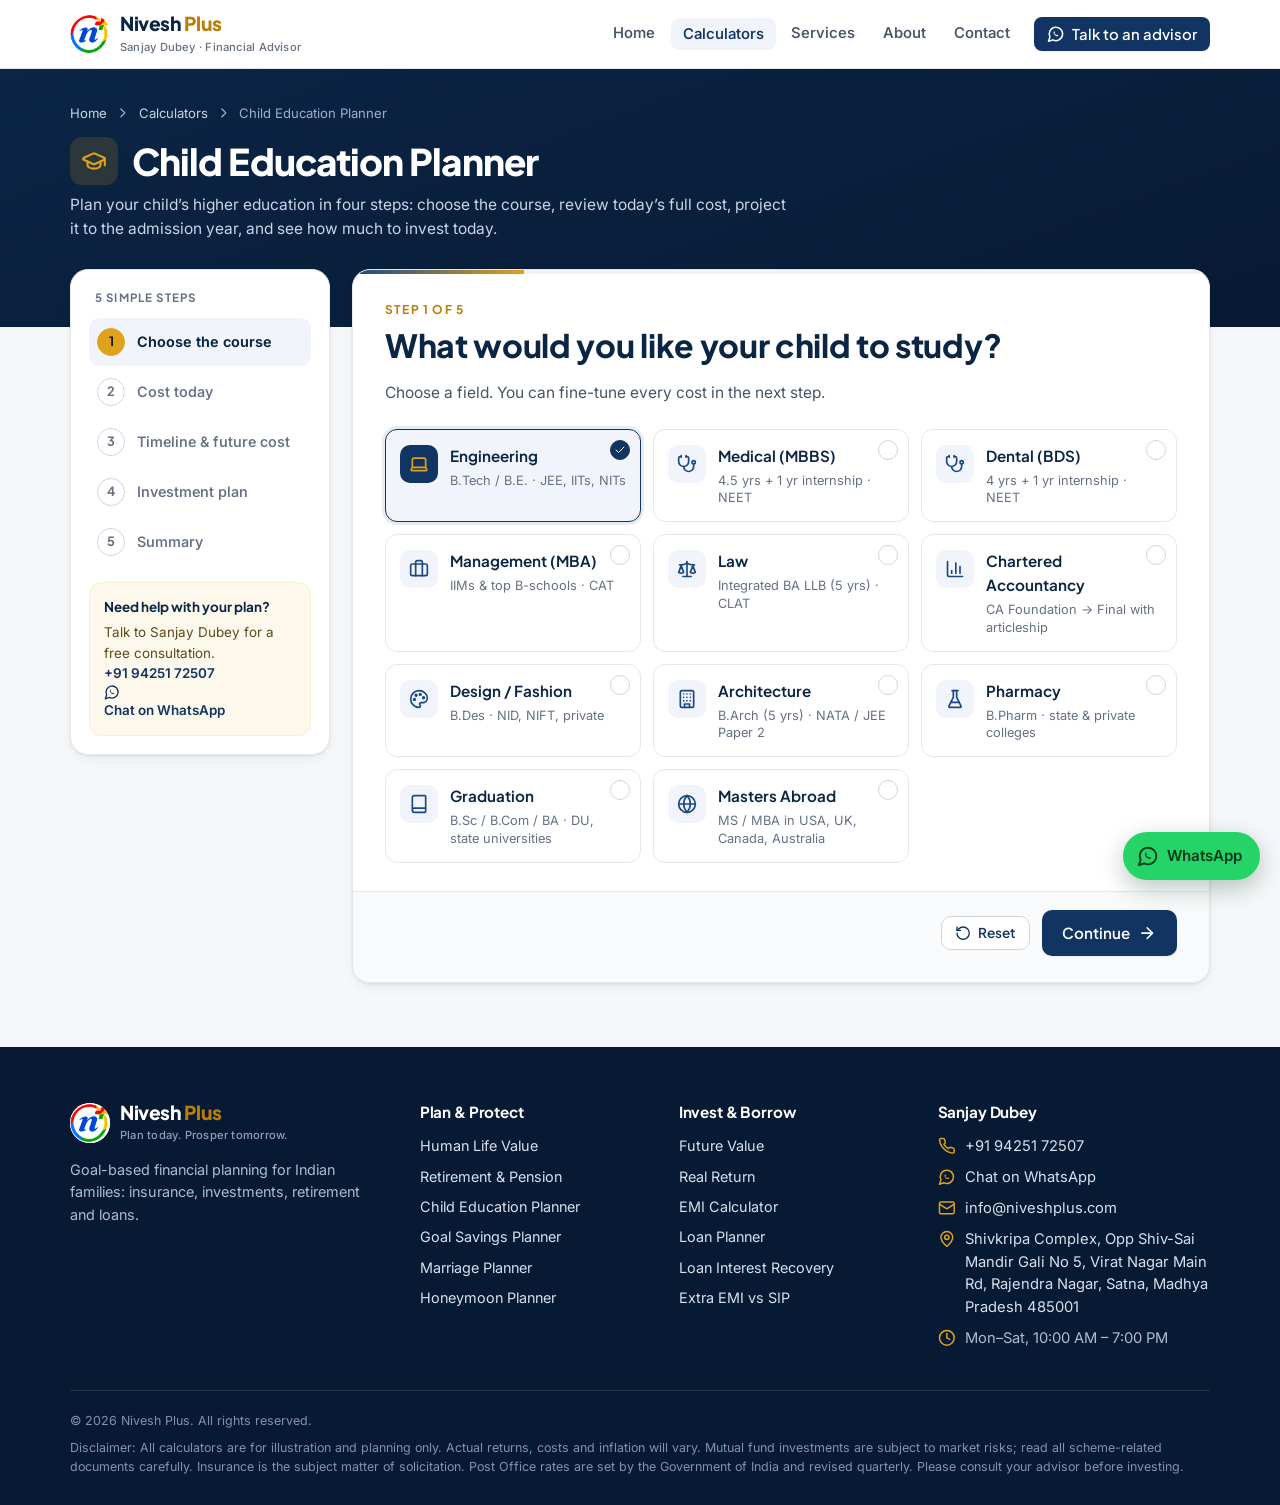
==== commit 68ee51cb: "Set contact email and website to niveshplus.com Co-Authored-By: Claude Opus 5.5 <<EMAIL_ADDRESS>>" ====
--- a/calculators/child-education.html
+++ b/calculators/child-education.html
@@ -10,15 +10,15 @@
 <link rel="preconnect" href="https://fonts.googleapis.com">
 <link rel="preconnect" href="https://fonts.gstatic.com" crossorigin>
 <link href="https://fonts.googleapis.com/css2?family=Inter:wght@400;500;600;700&family=Plus+Jakarta+Sans:wght@600;700;800&display=swap" rel="stylesheet">
-<link rel="stylesheet" href="../assets/css/style.css">
+<link rel="stylesheet" href="../assets/css/style.css?v=202611281715">
 </head>
 <body data-root="../" data-calc="child-education">
 <div id="np-header"></div>
 <main id="np-calc"></main>
 <div id="np-footer"></div>
-<script src="../assets/js/config.js"></script>
-<script src="../assets/js/core.js"></script>
-<script src="../assets/js/wizard.js"></script>
-<script src="../assets/js/calculators/child-education.js"></script>
+<script src="../assets/js/config.js?v=202611281715"></script>
+<script src="../assets/js/core.js?v=202611281715"></script>
+<script src="../assets/js/wizard.js?v=202611281715"></script>
+<script src="../assets/js/calculators/child-education.js?v=202611281715"></script>
 </body>
 </html>
